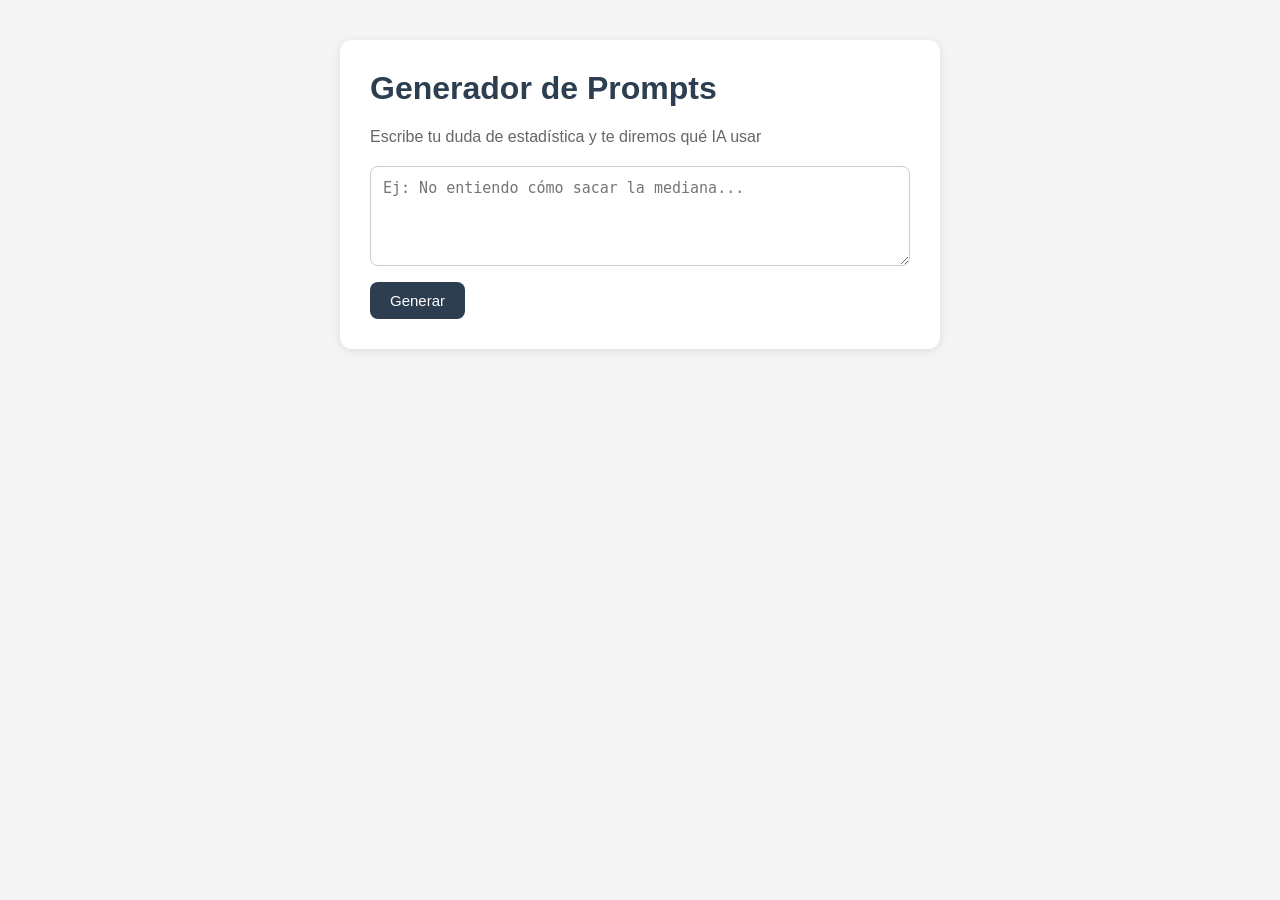
==== frontend/index.html @ eb5e37b2 "Subiendo priemr modelo del fornted. falta hacerlo mas didactico" ====
<!DOCTYPE html>
<html lang="es">
<head>
  <meta charset="UTF-8">
  <title>Generador de Prompts</title>
  <link rel="stylesheet" href="style.css">
</head>
<body>
  <div class="container">
    <h1>Generador de Prompts</h1>
    <p class="subtitulo">Escribe tu duda de estadística y te diremos qué IA usar</p>

    <textarea id="consulta" placeholder="Ej: No entiendo cómo sacar la mediana..."></textarea>
    <button id="btnGenerar">Generar</button>

    <div id="loading" class="oculto">Procesando...</div>

    <div id="resultado" class="oculto">
      <div class="card">
        <p><strong>Tema:</strong> <span id="tema"></span></p>
        <p><strong>Nivel:</strong> <span id="nivel"></span></p>
        <p><strong>IA recomendada:</strong> <span id="ia" class="ia-badge"></span></p>
        <p><strong>Por qué:</strong> <span id="justificacion"></span></p>
        <hr>
        <p><strong>Prompt optimizado:</strong></p>
        <div class="prompt-box" id="promptOptimizado"></div>
        <button id="btnCopiar">Copiar prompt</button>
      </div>
    </div>

    <div id="error" class="oculto error"></div>
  </div>

  <script src="script.js"></script>
</body>
</html>
---- frontend/style.css ----
* { box-sizing: border-box; }
body {
  font-family: Arial, sans-serif;
  background: #f4f4f4;
  margin: 0;
  padding: 40px 20px;
}
.container {
  max-width: 600px;
  margin: 0 auto;
  background: white;
  padding: 30px;
  border-radius: 12px;
  box-shadow: 0 2px 8px rgba(0,0,0,0.1);
}
h1 { margin-top: 0; color: #2c3e50; }
.subtitulo { color: #666; margin-bottom: 20px; }
textarea {
  width: 100%;
  min-height: 100px;
  padding: 12px;
  font-size: 15px;
  border: 1px solid #ccc;
  border-radius: 8px;
  resize: vertical;
}
button {
  margin-top: 12px;
  padding: 10px 20px;
  background: #2c3e50;
  color: white;
  border: none;
  border-radius: 8px;
  font-size: 15px;
  cursor: pointer;
}
button:hover { background: #1a252f; }
.oculto { display: none; }
#loading { margin-top: 16px; color: #888; }
.card {
  margin-top: 20px;
  padding: 20px;
  background: #f9f9f9;
  border-radius: 8px;
  border: 1px solid #eee;
}
.ia-badge {
  background: #2c3e50;
  color: white;
  padding: 3px 10px;
  border-radius: 12px;
  font-size: 13px;
}
.prompt-box {
  background: white;
  border: 1px solid #ddd;
  padding: 12px;
  border-radius: 6px;
  margin: 8px 0;
  white-space: pre-wrap;
}
.error {
  margin-top: 16px;
  color: #b00020;
  background: #fde8e8;
  padding: 12px;
  border-radius: 8px;
}
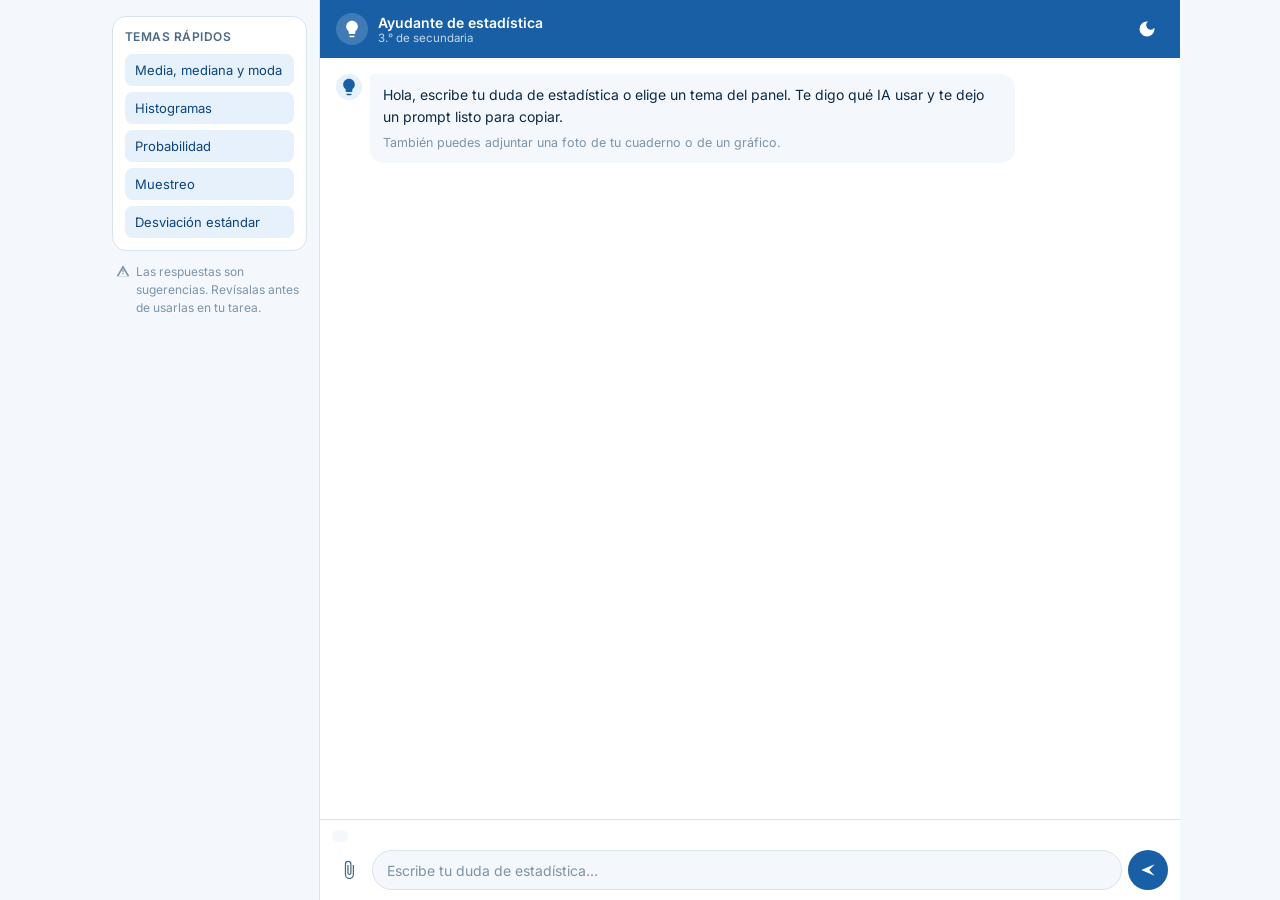
==== commit b532c1a9: "Solucionando mbugs en la fornt, resulta uqe no quitaba la imagen cuando dabas el boton de x de cerra" ====
--- a/frontend/index.html
+++ b/frontend/index.html
@@ -2,33 +2,82 @@
 <html lang="es">
 <head>
   <meta charset="UTF-8">
-  <title>Generador de Prompts</title>
+  <meta name="viewport" content="width=device-width, initial-scale=1.0">
+  <title>Ayudante de estadística</title>
+  <link rel="preconnect" href="https://fonts.googleapis.com">
+  <link href="https://fonts.googleapis.com/css2?family=Inter:wght@400;500;600;700&display=swap" rel="stylesheet">
   <link rel="stylesheet" href="style.css">
+  <link rel="icon" href="data:image/svg+xml,%3Csvg xmlns='http://www.w3.org/2000/svg' viewBox='0 0 100 100'%3E%3Ctext x='50' y='65' font-size='60' font-weight='bold' text-anchor='middle' fill='%234a90e2'%3EGP%3C/text%3E%3C/svg%3E">
 </head>
 <body>
-  <div class="container">
-    <h1>Generador de Prompts</h1>
-    <p class="subtitulo">Escribe tu duda de estadística y te diremos qué IA usar</p>
 
-    <textarea id="consulta" placeholder="Ej: No entiendo cómo sacar la mediana..."></textarea>
-    <button id="btnGenerar">Generar</button>
+  <div class="app">
 
-    <div id="loading" class="oculto">Procesando...</div>
+    <aside class="sidebar" id="sidebar">
+      <div class="panel">
+        <p class="panel-title">Temas rápidos</p>
+        <div class="chips" id="chips">
+          <button class="chip" data-texto="No entiendo la diferencia entre media, mediana y moda">Media, mediana y moda</button>
+          <button class="chip" data-texto="No sé cómo leer un histograma">Histogramas</button>
+          <button class="chip" data-texto="Tengo dudas sobre probabilidad simple">Probabilidad</button>
+          <button class="chip" data-texto="No entiendo qué es una muestra y una población">Muestreo</button>
+          <button class="chip" data-texto="No sé cómo calcular la desviación estándar">Desviación estándar</button>
+        </div>
+      </div>
+      <div class="panel panel-muted">
+        <p class="panel-hint"><svg class="icon" viewBox="0 0 24 24"><path d="M12 2 1 21h22L12 2zm0 5.5 7.5 13h-15L12 7.5zM11 10v4h2v-4h-2zm0 5.5v2h2v-2h-2z"/></svg>Las respuestas son sugerencias. Revísalas antes de usarlas en tu tarea.</p>
+      </div>
+    </aside>
 
-    <div id="resultado" class="oculto">
-      <div class="card">
-        <p><strong>Tema:</strong> <span id="tema"></span></p>
-        <p><strong>Nivel:</strong> <span id="nivel"></span></p>
-        <p><strong>IA recomendada:</strong> <span id="ia" class="ia-badge"></span></p>
-        <p><strong>Por qué:</strong> <span id="justificacion"></span></p>
-        <hr>
-        <p><strong>Prompt optimizado:</strong></p>
-        <div class="prompt-box" id="promptOptimizado"></div>
-        <button id="btnCopiar">Copiar prompt</button>
+    <main class="chat-panel">
+
+      <header class="chat-header">
+        <button class="icon-btn" id="menuBtn" aria-label="Mostrar temas rápidos">
+          <svg class="icon" viewBox="0 0 24 24"><path d="M3 6h18v2H3zm0 5h18v2H3zm0 5h18v2H3z"/></svg>
+        </button>
+        <div class="header-title">
+          <div class="header-avatar">
+            <svg class="icon" viewBox="0 0 24 24"><path d="M9 21c0 .55.45 1 1 1h4c.55 0 1-.45 1-1v-1H9v1zm3-19C8.14 2 5 5.14 5 9c0 2.38 1.19 4.47 3 5.74V17c0 .55.45 1 1 1h6c.55 0 1-.45 1-1v-2.26c1.81-1.27 3-3.36 3-5.74 0-3.86-3.14-7-7-7z"/></svg>
+          </div>
+          <div>
+            <p class="header-name">Ayudante de estadística</p>
+            <p class="header-sub">3.° de secundaria</p>
+          </div>
+        </div>
+        <button class="icon-btn" id="themeBtn" aria-label="Cambiar tema">
+          <svg class="icon" id="themeIcon" viewBox="0 0 24 24"><path d="M12 3a9 9 0 1 0 9 9c0-.46-.04-.92-.1-1.36a5.389 5.389 0 0 1-4.4 2.26 5.403 5.403 0 0 1-3.14-9.8c-.44-.06-.9-.1-1.36-.1z"/></svg>
+        </button>
+      </header>
+
+      <div class="messages" id="messages">
+        <div class="msg msg-bot">
+          <div class="avatar avatar-bot">
+            <svg class="icon" viewBox="0 0 24 24"><path d="M9 21c0 .55.45 1 1 1h4c.55 0 1-.45 1-1v-1H9v1zm3-19C8.14 2 5 5.14 5 9c0 2.38 1.19 4.47 3 5.74V17c0 .55.45 1 1 1h6c.55 0 1-.45 1-1v-2.26c1.81-1.27 3-3.36 3-5.74 0-3.86-3.14-7-7-7z"/></svg>
+          </div>
+          <div class="bubble bubble-bot">
+            <p>Hola, escribe tu duda de estadística o elige un tema del panel. Te digo qué IA usar y te dejo un prompt listo para copiar.</p>
+            <p class="bubble-note">También puedes adjuntar una foto de tu cuaderno o de un gráfico.</p>
+          </div>
+        </div>
       </div>
-    </div>
 
-    <div id="error" class="oculto error"></div>
+      <form class="composer" id="composer">
+        <div class="preview" id="preview" hidden>
+          <div class="preview-list" id="previewList"></div>
+        </div>
+        <div class="composer-row">
+          <button type="button" class="icon-btn" id="attachBtn" aria-label="Adjuntar imagen">
+            <svg class="icon" viewBox="0 0 24 24"><path d="M16.5 6v11.5a4 4 0 0 1-8 0V5a2.5 2.5 0 0 1 5 0v10.5a1 1 0 0 1-2 0V6H10v9.5a2.5 2.5 0 0 0 5 0V5a4 4 0 0 0-8 0v12.5a5.5 5.5 0 0 0 11 0V6z"/></svg>
+          </button>
+          <input type="file" id="fileInput" accept="image/*" multiple hidden>
+          <input type="text" id="consultaInput" class="text-input" placeholder="Escribe tu duda de estadística..." autocomplete="off">
+          <button type="submit" class="send-btn" id="sendBtn" aria-label="Enviar">
+            <svg class="icon" viewBox="0 0 24 24"><path d="M4 12l16-7-6.5 7L20 19z"/></svg>
+          </button>
+        </div>
+      </form>
+
+    </main>
   </div>
 
   <script src="script.js"></script>
--- a/frontend/style.css
+++ b/frontend/style.css
@@ -1,68 +1,530 @@
+:root {
+  --azul: #185FA5;
+  --azul-fuerte: #0C447C;
+  --celeste: #E6F1FB;
+  --celeste-borde: #B5D4F4;
+  --bg: #F4F8FC;
+  --card: #FFFFFF;
+  --border: #D6E4F0;
+  --text: #0C2A44;
+  --text-2: #4B6B85;
+  --text-3: #7C93A8;
+  --danger: #C0392B;
+  --danger-bg: #FBEAE7;
+  --radius: 14px;
+  --radius-sm: 8px;
+}
+
+[data-theme="dark"] {
+  --azul: #5DA3E8;
+  --azul-fuerte: #7FB8EE;
+  --celeste: #16314C;
+  --celeste-borde: #21456A;
+  --bg: #0B1A2A;
+  --card: #122238;
+  --border: #1E3A54;
+  --text: #E9F2FB;
+  --text-2: #9DBAD4;
+  --text-3: #7391AC;
+  --danger: #F0918A;
+  --danger-bg: #3A1E1B;
+}
+
 * { box-sizing: border-box; }
+
+html, body {
+  height: 100%;
+  margin: 0;
+}
+
 body {
-  font-family: Arial, sans-serif;
-  background: #f4f4f4;
+  font-family: 'Inter', system-ui, -apple-system, sans-serif;
+  background: var(--bg);
+  color: var(--text);
+  transition: background 0.15s ease, color 0.15s ease;
+}
+
+.icon {
+  width: 20px;
+  height: 20px;
+  fill: currentColor;
+  display: block;
+}
+
+.app {
+  display: flex;
+  height: 100vh;
+  max-width: 1080px;
+  margin: 0 auto;
+}
+
+/* Sidebar */
+.sidebar {
+  width: 220px;
+  flex-shrink: 0;
+  padding: 16px 12px;
+  display: flex;
+  flex-direction: column;
+  gap: 12px;
+  overflow-y: auto;
+  border-right: 0.5px solid var(--border);
+}
+
+.panel {
+  background: var(--card);
+  border: 0.5px solid var(--border);
+  border-radius: var(--radius);
+  padding: 12px;
+}
+
+.panel-title {
+  margin: 0 0 10px;
+  font-size: 12px;
+  font-weight: 600;
+  color: var(--text-2);
+  text-transform: uppercase;
+  letter-spacing: 0.04em;
+}
+
+.chips {
+  display: flex;
+  flex-direction: column;
+  gap: 6px;
+}
+
+.chip {
+  font-family: inherit;
+  font-size: 13px;
+  text-align: left;
+  padding: 8px 10px;
+  background: var(--celeste);
+  color: var(--azul-fuerte);
+  border: none;
+  border-radius: var(--radius-sm);
+  cursor: pointer;
+  transition: background 0.12s ease, transform 0.08s ease;
+}
+
+.chip:hover { background: var(--celeste-borde); }
+.chip:active { transform: scale(0.98); }
+
+.panel-muted {
+  background: transparent;
+  border: none;
+  padding: 0 4px;
+}
+
+.panel-hint {
+  display: flex;
+  gap: 6px;
+  align-items: flex-start;
   margin: 0;
-  padding: 40px 20px;
-}
-.container {
-  max-width: 600px;
-  margin: 0 auto;
-  background: white;
-  padding: 30px;
-  border-radius: 12px;
-  box-shadow: 0 2px 8px rgba(0,0,0,0.1);
-}
-h1 { margin-top: 0; color: #2c3e50; }
-.subtitulo { color: #666; margin-bottom: 20px; }
-textarea {
-  width: 100%;
-  min-height: 100px;
-  padding: 12px;
-  font-size: 15px;
-  border: 1px solid #ccc;
+  font-size: 12px;
+  line-height: 1.5;
+  color: var(--text-3);
+}
+
+.panel-hint .icon {
+  width: 14px;
+  height: 14px;
+  flex-shrink: 0;
+  margin-top: 1px;
+}
+
+/* Chat panel */
+.chat-panel {
+  flex: 1;
+  display: flex;
+  flex-direction: column;
+  min-width: 0;
+  background: var(--card);
+}
+
+.chat-header {
+  display: flex;
+  align-items: center;
+  gap: 10px;
+  padding: 12px 16px;
+  background: var(--azul);
+  flex-shrink: 0;
+}
+
+.header-title {
+  display: flex;
+  align-items: center;
+  gap: 10px;
+  flex: 1;
+}
+
+.header-avatar {
+  width: 32px;
+  height: 32px;
+  border-radius: 50%;
+  background: rgba(255,255,255,0.18);
+  display: flex;
+  align-items: center;
+  justify-content: center;
+  color: #fff;
+  flex-shrink: 0;
+}
+
+.header-name {
+  margin: 0;
+  font-size: 14px;
+  font-weight: 600;
+  color: #fff;
+}
+
+.header-sub {
+  margin: 0;
+  font-size: 11.5px;
+  color: rgba(255,255,255,0.75);
+}
+
+.icon-btn {
+  width: 34px;
+  height: 34px;
+  flex-shrink: 0;
+  display: flex;
+  align-items: center;
+  justify-content: center;
+  background: transparent;
+  border: none;
+  border-radius: 50%;
+  color: #fff;
+  cursor: pointer;
+  transition: background 0.12s ease;
+}
+
+.icon-btn:hover { background: rgba(255,255,255,0.15); }
+
+.chat-header .icon-btn:first-child { display: none; }
+
+/* Messages */
+.messages {
+  flex: 1;
+  overflow-y: auto;
+  padding: 16px;
+  display: flex;
+  flex-direction: column;
+  gap: 14px;
+}
+
+.msg {
+  display: flex;
+  gap: 8px;
+  max-width: 82%;
+}
+
+.msg-user {
+  align-self: flex-end;
+  flex-direction: row-reverse;
+}
+
+.avatar {
+  width: 26px;
+  height: 26px;
+  border-radius: 50%;
+  display: flex;
+  align-items: center;
+  justify-content: center;
+  flex-shrink: 0;
+}
+
+.avatar-bot {
+  background: var(--celeste);
+  color: var(--azul);
+}
+
+.bubble {
+  padding: 10px 13px;
+  border-radius: 4px 14px 14px 14px;
+  font-size: 14px;
+  line-height: 1.55;
+}
+
+.bubble p { margin: 0; }
+.bubble p + p { margin-top: 6px; }
+
+.bubble-bot {
+  background: var(--bg);
+  color: var(--text);
+}
+
+.bubble-note {
+  font-size: 12.5px;
+  color: var(--text-3);
+}
+
+.msg-user .bubble {
+  background: var(--azul);
+  color: #fff;
+  border-radius: 14px 4px 14px 14px;
+}
+
+.message-images {
+  display: flex;
+  flex-wrap: wrap;
+  gap: 6px;
+  margin-top: 8px;
+}
+
+.message-images img {
+  width: 110px;
+  height: 110px;
+  object-fit: cover;
   border-radius: 8px;
-  resize: vertical;
-}
-button {
-  margin-top: 12px;
-  padding: 10px 20px;
-  background: #2c3e50;
+  display: block;
+  border: 1px solid rgba(255,255,255,0.18);
+}
+
+.msg-user .bubble img {
+  max-width: 100%;
+  border-radius: 8px;
+  margin-top: 6px;
+  display: block;
+}
+
+/* Result card inside bot bubble */
+.result-card {
+  display: flex;
+  flex-direction: column;
+  gap: 8px;
+}
+
+.result-tags {
+  display: flex;
+  align-items: center;
+  gap: 6px;
+  flex-wrap: wrap;
+  font-size: 11.5px;
+  color: var(--text-2);
+}
+
+.result-tags .dot { color: var(--text-3); }
+
+.ia-badge {
+  display: inline-flex;
+  align-items: center;
+  gap: 5px;
+  background: var(--celeste);
+  color: var(--azul-fuerte);
+  font-size: 12px;
+  font-weight: 600;
+  padding: 5px 11px;
+  border-radius: 999px;
+  border: none;
+  cursor: pointer;
+  width: fit-content;
+  transition: background 0.12s ease;
+  text-decoration: none;
+}
+
+.ia-badge:hover { background: var(--celeste-borde); }
+
+.ia-badge .icon {
+  width: 13px;
+  height: 13px;
+}
+
+.prompt-box {
+  background: var(--card);
+  border: 0.5px solid var(--border);
+  border-radius: var(--radius-sm);
+  padding: 9px 11px;
+  font-size: 13px;
+  color: var(--text-2);
+  line-height: 1.5;
+}
+
+.result-actions {
+  display: flex;
+  gap: 8px;
+}
+
+.copy-btn {
+  display: inline-flex;
+  align-items: center;
+  gap: 5px;
+  font-family: inherit;
+  font-size: 12.5px;
+  font-weight: 500;
+  padding: 6px 11px;
+  background: transparent;
+  border: 0.5px solid var(--border);
+  border-radius: var(--radius-sm);
+  color: var(--text-2);
+  cursor: pointer;
+  transition: background 0.12s ease;
+}
+
+.copy-btn:hover { background: var(--bg); }
+.copy-btn .icon { width: 14px; height: 14px; }
+
+.copy-btn.copied {
+  color: var(--azul-fuerte);
+  border-color: var(--celeste-borde);
+  background: var(--celeste);
+}
+
+/* Loading */
+.loading-dots {
+  display: flex;
+  gap: 4px;
+  padding: 4px 0;
+}
+
+.loading-dots span {
+  width: 6px;
+  height: 6px;
+  border-radius: 50%;
+  background: var(--text-3);
+  animation: bounce 1.2s infinite ease-in-out;
+}
+
+.loading-dots span:nth-child(2) { animation-delay: 0.15s; }
+.loading-dots span:nth-child(3) { animation-delay: 0.3s; }
+
+@keyframes bounce {
+  0%, 60%, 100% { transform: translateY(0); opacity: 0.5; }
+  30% { transform: translateY(-4px); opacity: 1; }
+}
+
+/* Error */
+.error-bubble {
+  background: var(--danger-bg);
+  color: var(--danger);
+  font-size: 13px;
+}
+
+/* Composer */
+.composer {
+  flex-shrink: 0;
+  border-top: 0.5px solid var(--border);
+  padding: 10px 12px;
+  background: var(--card);
+}
+
+.preview {
+  display: flex;
+  align-items: center;
+  gap: 8px;
+  margin-bottom: 8px;
+  padding: 6px 8px;
+  background: var(--bg);
+  border-radius: var(--radius-sm);
+  width: fit-content;
+  max-width: 100%;
+}
+
+.preview-list {
+  display: flex;
+  align-items: center;
+  gap: 8px;
+  flex-wrap: wrap;
+}
+
+.preview-item {
+  position: relative;
+  display: inline-flex;
+  align-items: center;
+  justify-content: center;
+}
+
+.preview-item img {
+  width: 40px;
+  height: 40px;
+  object-fit: cover;
+  border-radius: 6px;
+}
+
+.preview-remove {
+  position: absolute;
+  top: -6px;
+  right: -6px;
+  width: 18px;
+  height: 18px;
+  display: flex;
+  align-items: center;
+  justify-content: center;
+  background: var(--azul-fuerte);
+  border: 2px solid var(--card);
   color: white;
+  cursor: pointer;
+  border-radius: 50%;
+  padding: 0;
+}
+
+.preview-remove .icon { width: 10px; height: 10px; }
+.preview-remove:hover { filter: brightness(1.08); }
+
+.composer-row {
+  display: flex;
+  align-items: center;
+  gap: 6px;
+}
+
+.composer .icon-btn {
+  color: var(--text-2);
+}
+
+.composer .icon-btn:hover { background: var(--bg); }
+
+.text-input {
+  flex: 1;
+  height: 40px;
+  padding: 0 14px;
+  font-family: inherit;
+  font-size: 14px;
+  background: var(--bg);
+  border: 0.5px solid var(--border);
+  border-radius: 999px;
+  color: var(--text);
+  outline: none;
+}
+
+.text-input:focus {
+  border-color: var(--azul);
+  box-shadow: 0 0 0 3px var(--celeste);
+}
+
+.text-input::placeholder { color: var(--text-3); }
+
+.send-btn {
+  width: 40px;
+  height: 40px;
+  flex-shrink: 0;
+  display: flex;
+  align-items: center;
+  justify-content: center;
+  background: var(--azul);
   border: none;
-  border-radius: 8px;
-  font-size: 15px;
+  border-radius: 50%;
+  color: #fff;
   cursor: pointer;
-}
-button:hover { background: #1a252f; }
-.oculto { display: none; }
-#loading { margin-top: 16px; color: #888; }
-.card {
-  margin-top: 20px;
-  padding: 20px;
-  background: #f9f9f9;
-  border-radius: 8px;
-  border: 1px solid #eee;
-}
-.ia-badge {
-  background: #2c3e50;
-  color: white;
-  padding: 3px 10px;
-  border-radius: 12px;
-  font-size: 13px;
-}
-.prompt-box {
-  background: white;
-  border: 1px solid #ddd;
-  padding: 12px;
-  border-radius: 6px;
-  margin: 8px 0;
-  white-space: pre-wrap;
-}
-.error {
-  margin-top: 16px;
-  color: #b00020;
-  background: #fde8e8;
-  padding: 12px;
-  border-radius: 8px;
+  transition: background 0.12s ease, transform 0.08s ease;
+}
+
+.send-btn:hover { background: var(--azul-fuerte); }
+.send-btn:active { transform: scale(0.94); }
+.send-btn:disabled { opacity: 0.5; cursor: default; }
+
+/* Responsive */
+@media (max-width: 760px) {
+  .sidebar {
+    position: fixed;
+    inset: 0 25% 0 0;
+    z-index: 20;
+    background: var(--bg);
+    transform: translateX(-100%);
+    transition: transform 0.2s ease;
+    box-shadow: 0 0 24px rgba(0,0,0,0.15);
+  }
+  .sidebar.open { transform: translateX(0); }
+  .chat-header .icon-btn:first-child { display: flex; }
+  .msg { max-width: 90%; }
+}
+
+@media (min-width: 761px) {
+  .chat-header .icon-btn:first-child { display: none; }
 }
